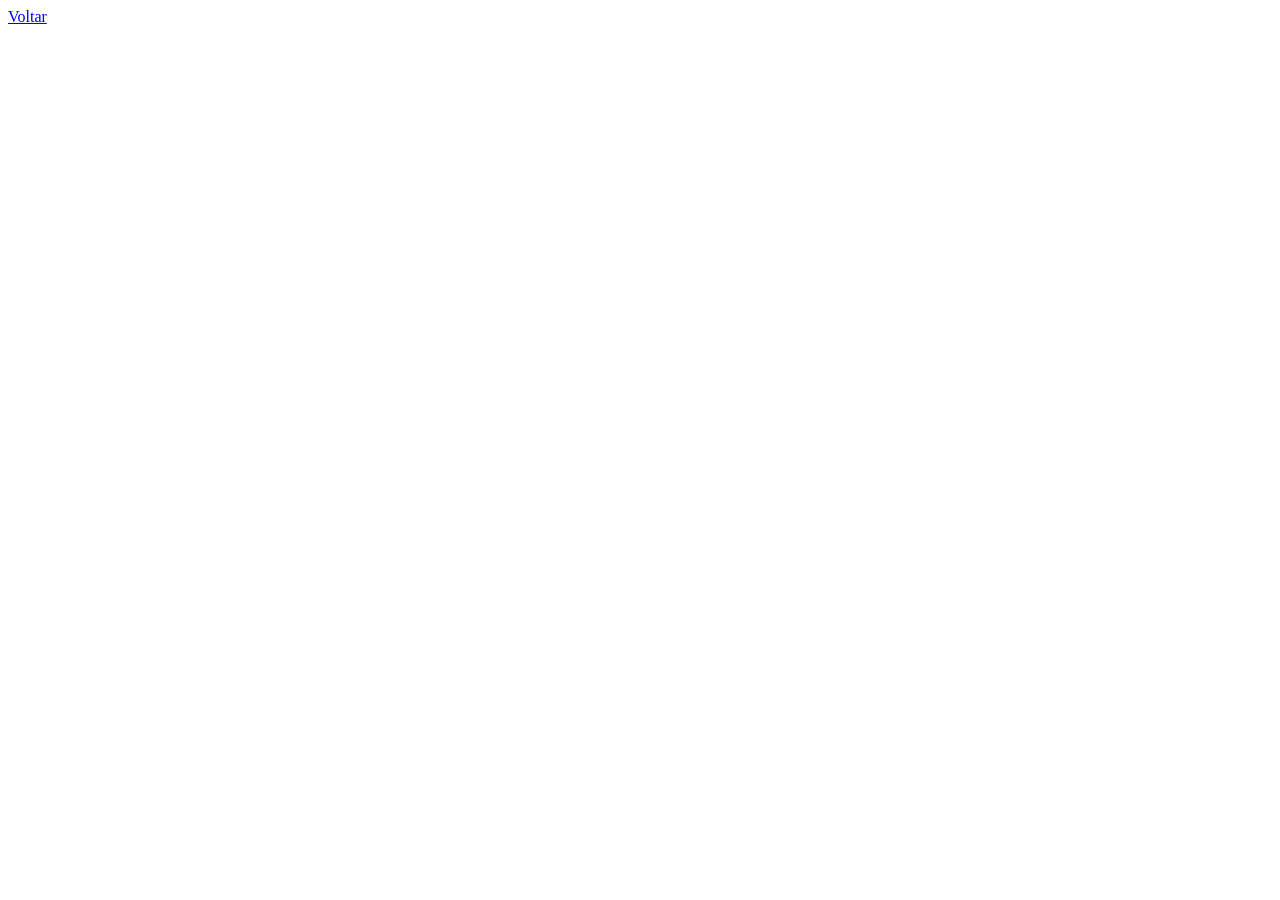
==== pages/imc.html @ 989f3abf "criado conteudo dentro das paginas" ====
<!DOCTYPE html>
<html lang="pt-BR">
<head>
    <meta charset="UTF-8">
    <meta name="viewport" content="width=device-width, initial-scale=1.0">
    <title>FitLife | IMC</title>
</head>
<body>

    <a href="../index.html">Voltar</a>
    
</body>
</html>
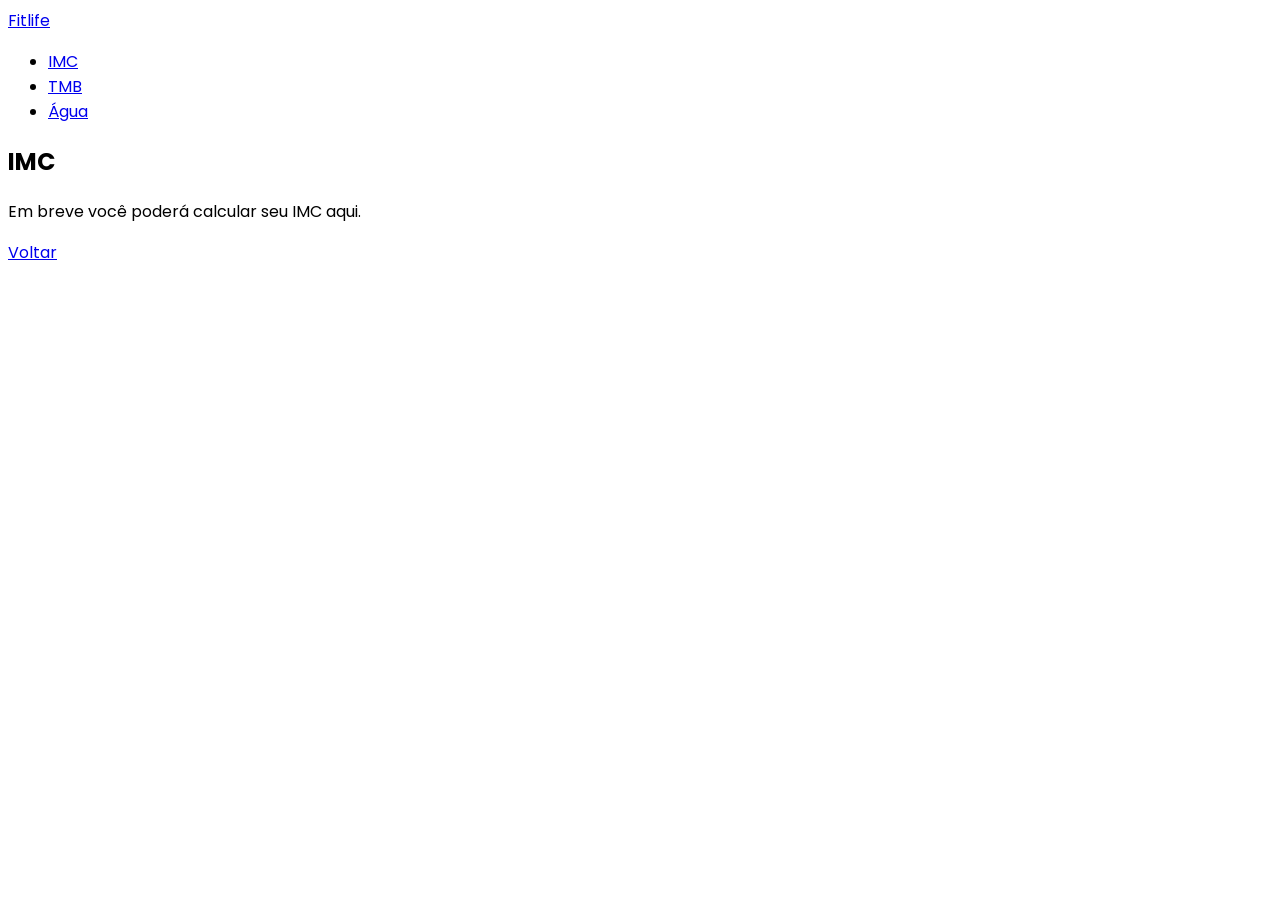
==== commit 3857ff26: "adicionado HTML semântico no projeto" ====
--- a/pages/imc.html
+++ b/pages/imc.html
@@ -3,11 +3,35 @@
 <head>
     <meta charset="UTF-8">
     <meta name="viewport" content="width=device-width, initial-scale=1.0">
+    <link rel="preconnect" href="https://fonts.googleapis.com">
+<link rel="preconnect" href="https://fonts.gstatic.com" crossorigin>
+<link href="https://fonts.googleapis.com/css2?family=Poppins:ital,wght@0,100;0,200;0,300;0,400;0,500;0,600;0,700;0,800;0,900;1,100;1,200;1,300;1,400;1,500;1,600;1,700;1,800;1,900&display=swap" rel="stylesheet">
     <title>FitLife | IMC</title>
 </head>
-<body>
+<body style="font-family: Poppins;">
 
-    <a href="../index.html">Voltar</a>
+    <nav>
+    <a href="../index.html">Fitlife</a>
+
+    <ul>
+        <li><a href="imc.html">IMC</a></li>
+        <li><a href="tmb.html">TMB</a></li>
+        <li><a href="water.html">Água</a></li>
+    </ul>
+</nav>
+
+<main>
+    <section>
+        <header>
+            <h1>IMC</h1>
+            <p>Em breve você poderá calcular seu IMC aqui.</p>
+        </header>
+
+        <a href="../index.html">Voltar</a>
+    </section>
+</main>
+
+    
     
 </body>
 </html>
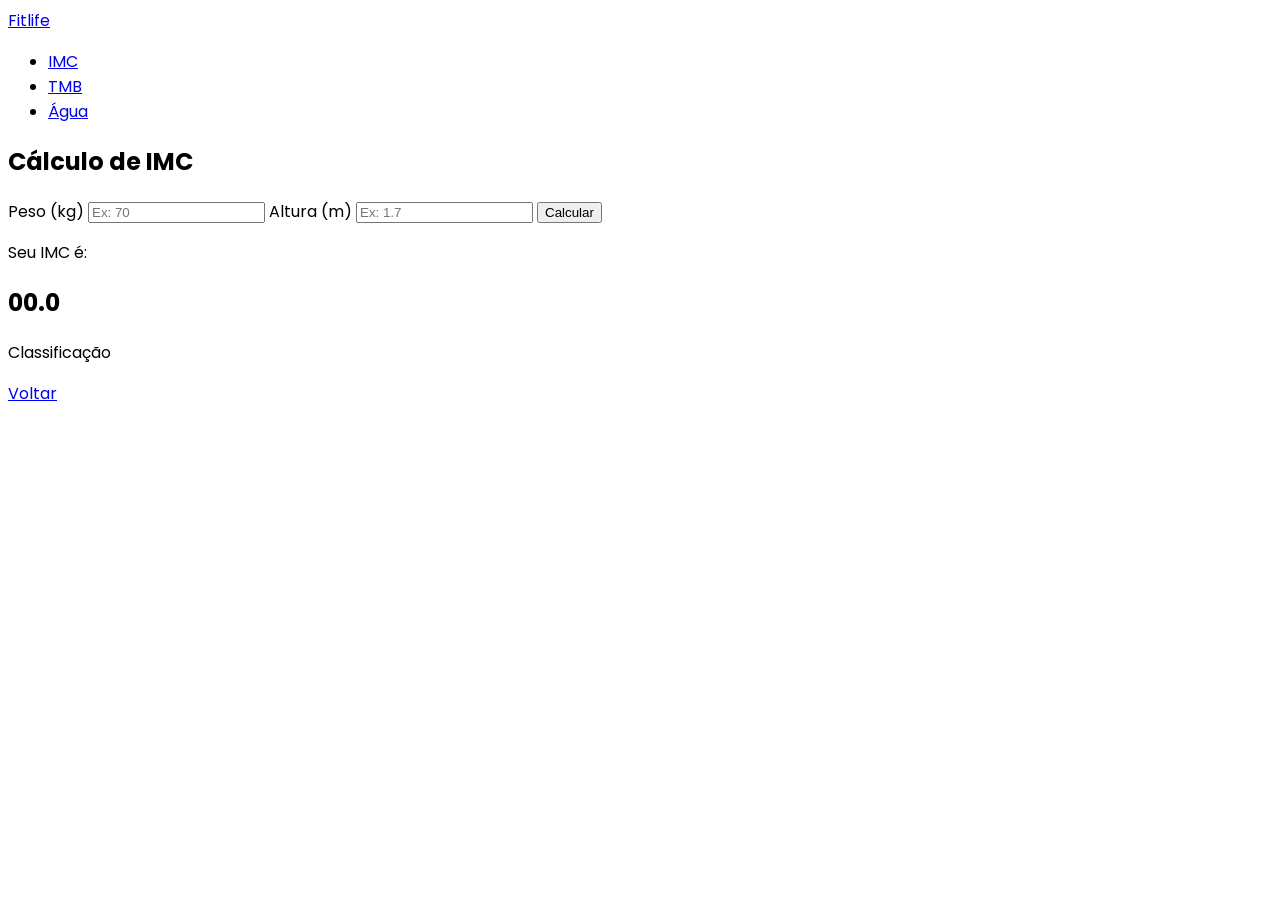
==== commit e2bfda9a: "Adicionado formularios" ====
--- a/pages/imc.html
+++ b/pages/imc.html
@@ -22,10 +22,30 @@
 
 <main>
     <section>
-        <header>
-            <h1>IMC</h1>
-            <p>Em breve você poderá calcular seu IMC aqui.</p>
-        </header>
+        
+            <h1>Cálculo de IMC</h1>
+
+            <form>
+
+                <label for="weight">Peso (kg)</label>
+                <input type="number" id="weight" placeholder="Ex: 70" required>
+
+                <label for="height">Altura (m)</label>
+                <input type="number" id="height" placeholder="Ex: 1.7" required
+                step="any"
+                >
+                
+
+                <button type="submit">Calcular</button>
+            </form>
+           
+            <div>
+                <p>Seu IMC é:</p>
+                <h2>00.0</h2>
+                <p>Classificação</p>
+            </div>
+    
+
 
         <a href="../index.html">Voltar</a>
     </section>
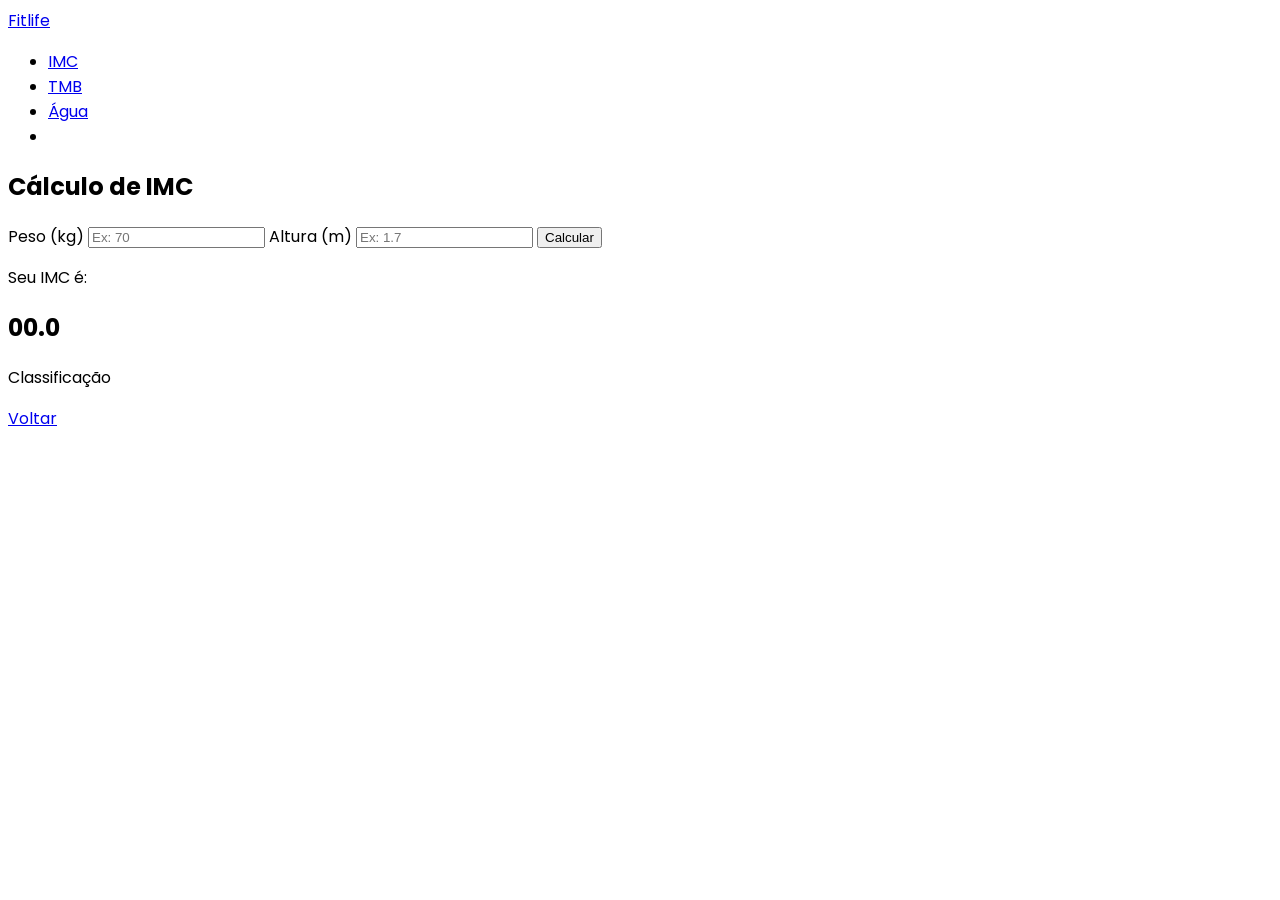
==== commit 01684569: "Atualizado profile" ====
--- a/pages/imc.html
+++ b/pages/imc.html
@@ -17,6 +17,7 @@
         <li><a href="imc.html">IMC</a></li>
         <li><a href="tmb.html">TMB</a></li>
         <li><a href="water.html">Água</a></li>
+        <li><a href="profile.html"></a></li>
     </ul>
 </nav>
 
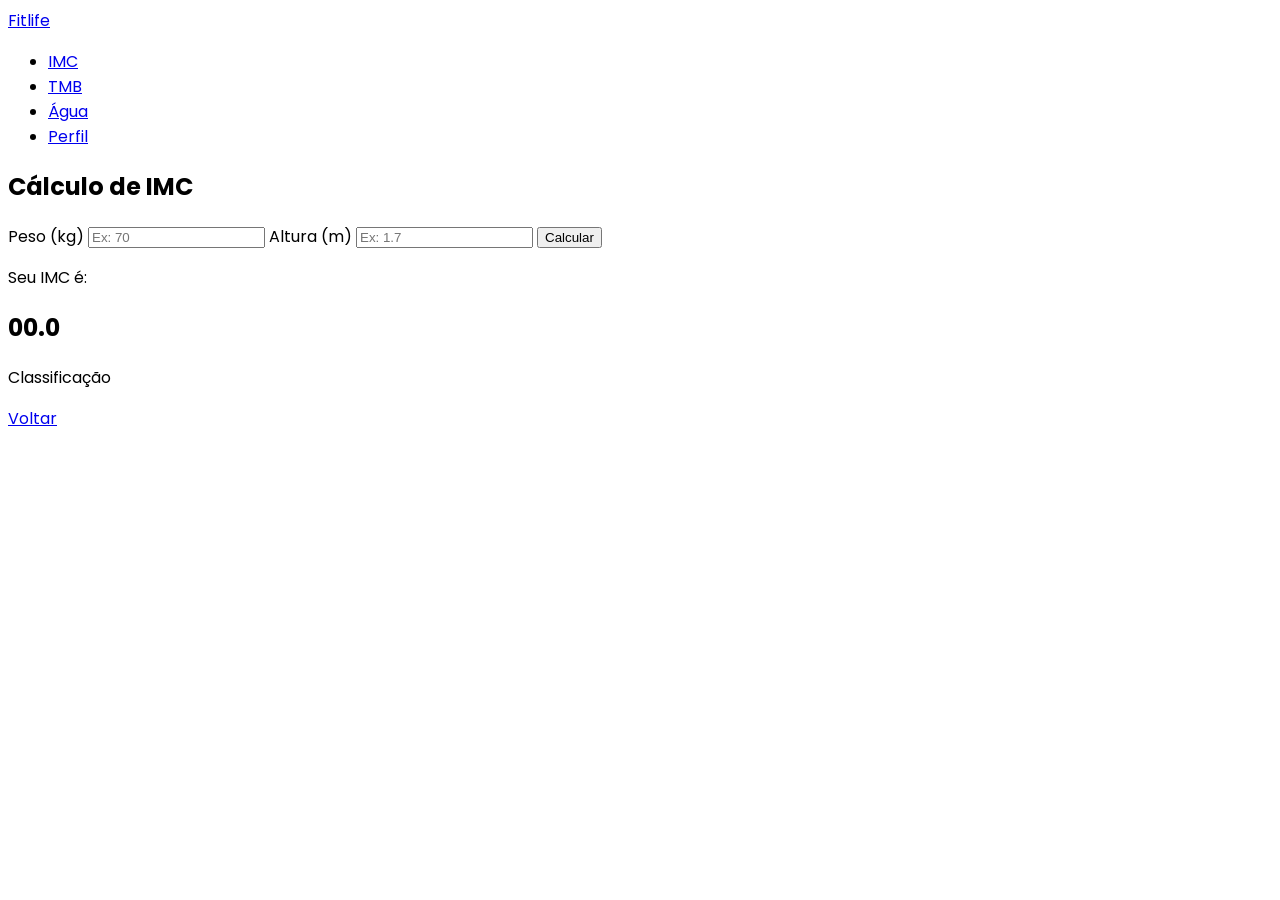
==== commit 3bb9f12b: "Corrigido paginas" ====
--- a/pages/imc.html
+++ b/pages/imc.html
@@ -17,7 +17,7 @@
         <li><a href="imc.html">IMC</a></li>
         <li><a href="tmb.html">TMB</a></li>
         <li><a href="water.html">Água</a></li>
-        <li><a href="profile.html"></a></li>
+        <li><a href="profile.html">Perfil</a></li>
     </ul>
 </nav>
 
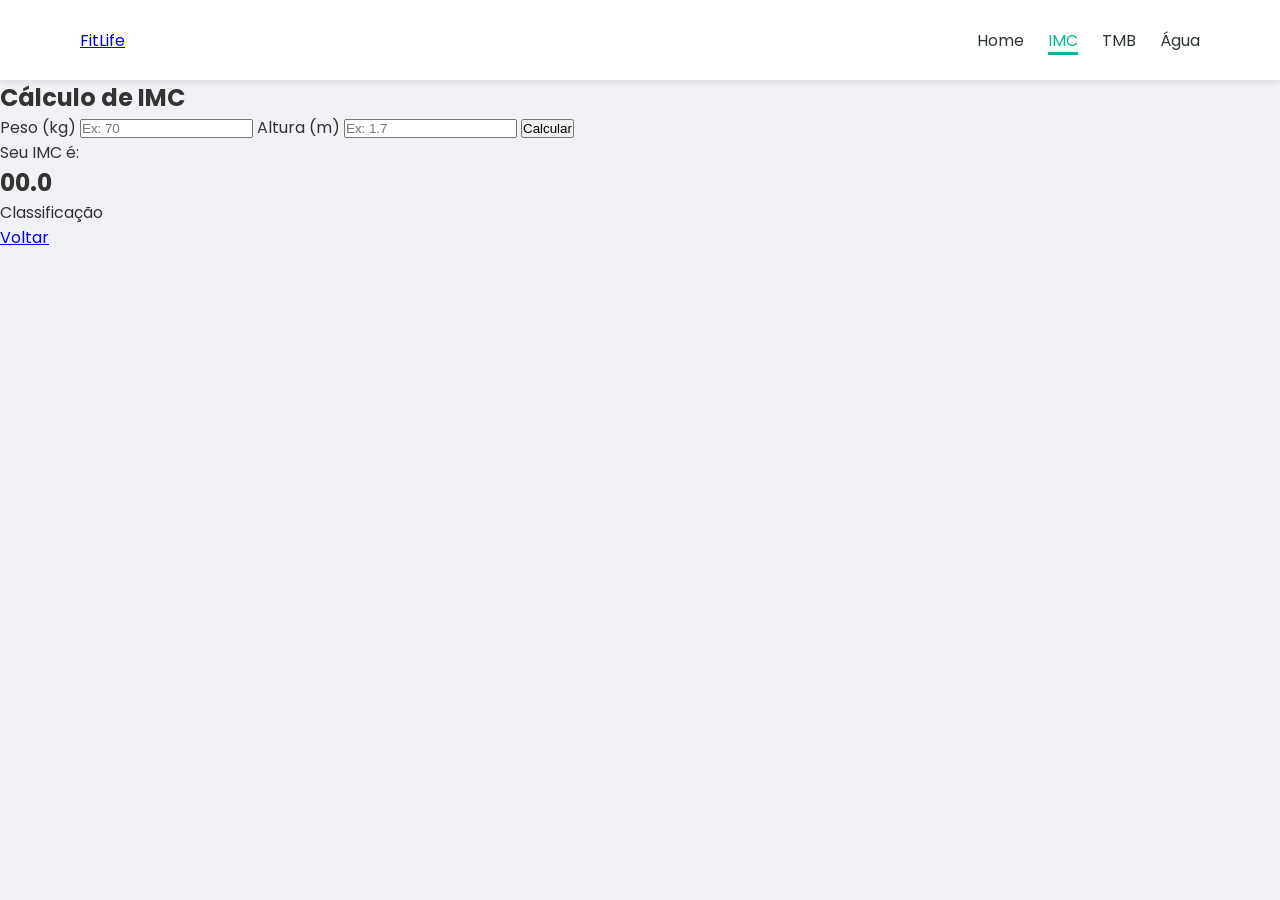
==== commit 0e0e30e8: "adicionado css" ====
--- a/pages/imc.html
+++ b/pages/imc.html
@@ -4,26 +4,31 @@
     <meta charset="UTF-8">
     <meta name="viewport" content="width=device-width, initial-scale=1.0">
     <link rel="preconnect" href="https://fonts.googleapis.com">
-<link rel="preconnect" href="https://fonts.gstatic.com" crossorigin>
-<link href="https://fonts.googleapis.com/css2?family=Poppins:ital,wght@0,100;0,200;0,300;0,400;0,500;0,600;0,700;0,800;0,900;1,100;1,200;1,300;1,400;1,500;1,600;1,700;1,800;1,900&display=swap" rel="stylesheet">
+    <link rel="preconnect" href="https://fonts.gstatic.com" crossorigin>
+    <link rel="stylesheet" href="../css/styles.css">
+    <link
+    rel="stylesheet"
+    href="https://cdnjs.cloudflare.com/ajax/libs/font-awesome/6.0.0/css/all.min.css"
+    />
+    <link href="https://fonts.googleapis.com/css2?family=Poppins:ital,wght@0,100;0,200;0,300;0,400;0,500;0,600;0,700;0,800;0,900;1,100;1,200;1,300;1,400;1,500;1,600;1,700;1,800;1,900&display=swap" rel="stylesheet">
     <title>FitLife | IMC</title>
 </head>
-<body style="font-family: Poppins;">
+<body>
 
     <nav>
-    <a href="../index.html">Fitlife</a>
+        <a href="../index.html">FitLife</a>
 
-    <ul>
-        <li><a href="imc.html">IMC</a></li>
-        <li><a href="tmb.html">TMB</a></li>
-        <li><a href="water.html">Água</a></li>
-        <li><a href="profile.html">Perfil</a></li>
-    </ul>
-</nav>
+        <ul class="nav-links">
+            <li><a class="nav-link" href="../index.html">Home</a></li>
+            <li><a class="nav-link" id="nav-active" href="imc.html">IMC</a></li>
+            <li><a class="nav-link" href="tmb.html">TMB</a></li>
+            <li><a class="nav-link" href="water.html">Água</a></li>
+        </ul>
+    </nav>
 
-<main>
-    <section>
-        
+    <main>
+        <section>
+
             <h1>Cálculo de IMC</h1>
 
             <form>
@@ -35,24 +40,22 @@
                 <input type="number" id="height" placeholder="Ex: 1.7" required
                 step="any"
                 >
-                
 
                 <button type="submit">Calcular</button>
+
             </form>
-           
+
             <div>
                 <p>Seu IMC é:</p>
                 <h2>00.0</h2>
                 <p>Classificação</p>
             </div>
-    
 
 
-        <a href="../index.html">Voltar</a>
-    </section>
-</main>
-
-    
+            <a href="../index.html">Voltar</a>
+        </section>
+        
+    </main>
     
 </body>
 </html>
--- a/css/styles.css
+++ b/css/styles.css
@@ -0,0 +1,51 @@
+* {
+    margin: 0;
+    padding: 0;
+    box-sizing: border-box;
+}
+
+body {
+    font-family: 'Poppins', sans-serif;
+    background-color: #f0f2f5;
+    color: #333
+}
+
+nav {
+    /* flexbox */
+    display: flex;
+    justify-content: space-between;
+    align-items: center;
+
+    height: 80px;
+    background-color: #fff;
+    padding: 0 80px;
+    box-shadow: 0 2px 8px rgba(0 , 0, 0, 0.1);
+}
+
+.logo {
+    /* flexbox */
+    display: flex;
+    align-items: center;
+    gap: 8px;
+    font-size:24px;
+    color: #00b894;
+    text-decoration: none;
+    font-weight: 600;
+}
+
+.nav-links {
+    display: flex;
+    list-style: none;
+    gap: 24px
+}
+
+.nav-link {
+    text-decoration: none;
+    color: #2d3436;
+    font-size: 16px;
+}
+
+#nav-active { 
+    border-bottom: 3px #00b894 solid;
+    color: #00b894
+}
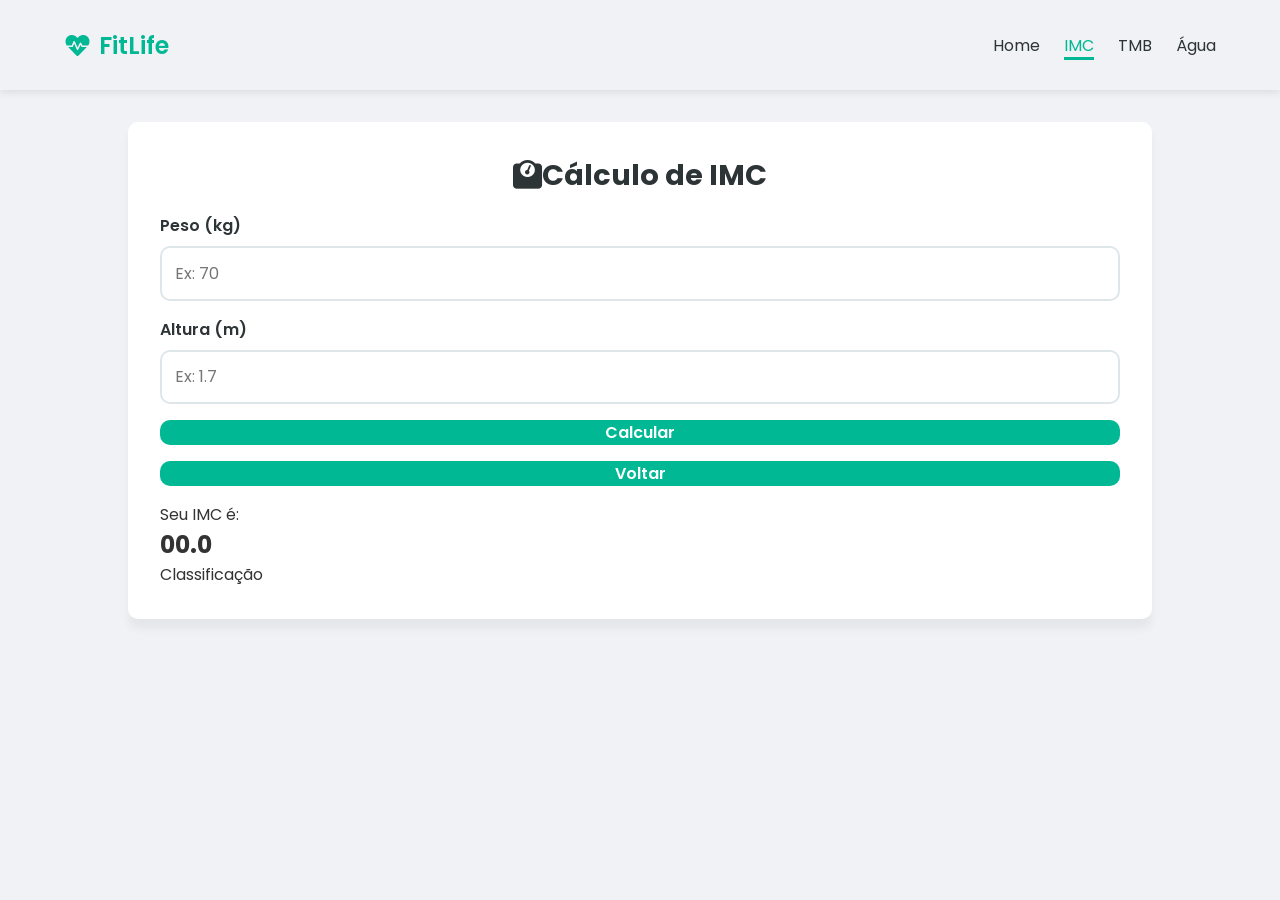
==== commit da25cd4a: "responsavidade" ====
--- a/pages/imc.html
+++ b/pages/imc.html
@@ -16,7 +16,9 @@
 <body>
 
     <nav>
-        <a href="../index.html">FitLife</a>
+        <a class="logo" href="index.html">
+            <i class="fas fa-heartbeat"></i> FitLife
+        </a>
 
         <ul class="nav-links">
             <li><a class="nav-link" href="../index.html">Home</a></li>
@@ -27,21 +29,30 @@
     </nav>
 
     <main>
-        <section>
+        <section class="tool-container">
 
-            <h1>Cálculo de IMC</h1>
+            <div class="tool-container-title">
+                <h2><i class="fas fa-weight"></i>Cálculo de IMC</h2>
+            </div>
 
+           
             <form>
 
-                <label for="weight">Peso (kg)</label>
-                <input type="number" id="weight" placeholder="Ex: 70" required>
+                <div class="form-group">
+                    <label for="weight">Peso (kg)</label>
+                    <input type="number" id="weight" placeholder="Ex: 70" required>
 
-                <label for="height">Altura (m)</label>
-                <input type="number" id="height" placeholder="Ex: 1.7" required
-                step="any"
-                >
+                </div>
+                
+                <div class="form-group">
+                    <label for="height">Altura (m)</label>
+                    <input type="number" id="height" placeholder="Ex: 1.7" required step="any">
+                </div>
+                
+                
 
-                <button type="submit">Calcular</button>
+                <button class="action-btn" type="submit">Calcular</button>
+                <a class="action-btn" href="../index.html">Voltar</a>
 
             </form>
 
@@ -51,8 +62,6 @@
                 <p>Classificação</p>
             </div>
 
-
-            <a href="../index.html">Voltar</a>
         </section>
         
     </main>
--- a/css/styles.css
+++ b/css/styles.css
@@ -1,3 +1,18 @@
+:root {
+    --primary-color: #00b894;
+    --primary-dark: #019477;
+    --secondary-color: #2d3436;
+    --background-color: #f0f2f5;
+    --card-color: #ffffff;
+    --text-color: #333333;
+    --muted-color: #636e72;
+    --danger-color: #d63031;
+    --water-color: #0984e3;
+    --border-color: #dfe6e9;
+
+    --shadow-md:0 10px 10px rgba(0, 0, 0, 0.05);
+}
+
 * {
     margin: 0;
     padding: 0;
@@ -6,8 +21,8 @@
 
 body {
     font-family: 'Poppins', sans-serif;
-    background-color: #f0f2f5;
-    color: #333
+    background-color: var(--background-color);
+    color: var(--text-color)
 }
 
 nav {
@@ -16,9 +31,9 @@
     justify-content: space-between;
     align-items: center;
 
-    height: 80px;
-    background-color: #fff;
-    padding: 0 80px;
+    height: 10vh;
+    background-color: var(--background-color);
+    padding: 0 5%;
     box-shadow: 0 2px 8px rgba(0 , 0, 0, 0.1);
 }
 
@@ -26,9 +41,9 @@
     /* flexbox */
     display: flex;
     align-items: center;
-    gap: 8px;
-    font-size:24px;
-    color: #00b894;
+    gap: 0.5rem;
+    font-size: 1.5rem;
+    color: var(--primary-color);
     text-decoration: none;
     font-weight: 600;
 }
@@ -36,16 +51,129 @@
 .nav-links {
     display: flex;
     list-style: none;
-    gap: 24px
+    gap: 1.5rem;
 }
 
 .nav-link {
     text-decoration: none;
-    color: #2d3436;
-    font-size: 16px;
+    color: var(--secondary-color);
+    font-size: 1rem;
+}
+
+.nav-link:hover {
+    color: var(--primary-color);
 }
 
 #nav-active { 
-    border-bottom: 3px #00b894 solid;
-    color: #00b894
+    border-bottom: 3px var(--primary-color) solid;
+    color: var(--primary-color)
+}
+
+.header-container {
+    text-align: center;
+    padding: 2.5rem 0;
+}
+
+.header-container h1 {
+    font-size: 2.5rem;
+}
+
+.header-container span {
+    color: var(--primary-color);
+}
+
+main {
+    width: 80vw;
+    margin: 0 auto;
+    padding: 2rem 0;
+}
+
+.cards-section {
+    display: flex;
+    justify-content: center;
+    flex-wrap: wrap;
+    gap: 1.5rem;
+    text-align: center;
+}
+
+.feature-card {
+    background-color: var(--background-color);
+    color: var(--text-color);
+    padding: 1.5rem;
+    border-radius: 10px;
+    text-align: center;
+    text-decoration: none;
+    box-shadow: var(--shadow-md);
+    width: 16rem; 
+}
+
+.feature-card:hover {
+    border: 2px solid var(--primary-color);
+}
+
+.feature-card i {
+    font-size: 3rem;
+    color: var(--primary-color);
+    margin-bottom: 1rem;
+}
+
+.tool-container {
+    display: flex;
+    flex-direction: column;
+    gap: 1rem;
+
+    width: 100%;
+    padding: 2rem;
+
+    background-color: var(--card-color);
+    box-shadow: var(--shadow-md);
+    border-radius: 10px;
+}
+
+.tool-container-title {
+    text-align: center;
+}
+
+.tool-container-title h2 {
+    color: var(--secondary-color);
+    font-size: 1.8rem;
+}
+
+.tool-container form {
+    display: flex;
+    flex-direction: column;
+    gap: 1rem;
+}
+
+.form-group {
+    display: flex;
+    flex-direction: column;
+    gap: 0.5rem;
+}
+
+.form-group label {
+    font-weight: 600;
+    color: var(--secondary-color);
+}
+
+.form-group input {
+    padding: 0.8rem;
+    border: 2px solid var(--border-color);
+    border-radius: 10px;
+    font-size: 1rem;
+    font-family: inherit;
+}
+
+.action-btn {
+    padding: 0,8rem 1rem;
+    background-color: var(--primary-color);
+    color: var(--card-color);
+    border: none;
+    border-radius: 10px;
+    font-size: 1rem;
+    font-weight: 600;
+    font-family: inherit;
+    cursor: pointer;
+    text-decoration: none;
+    text-align: center;
 }
